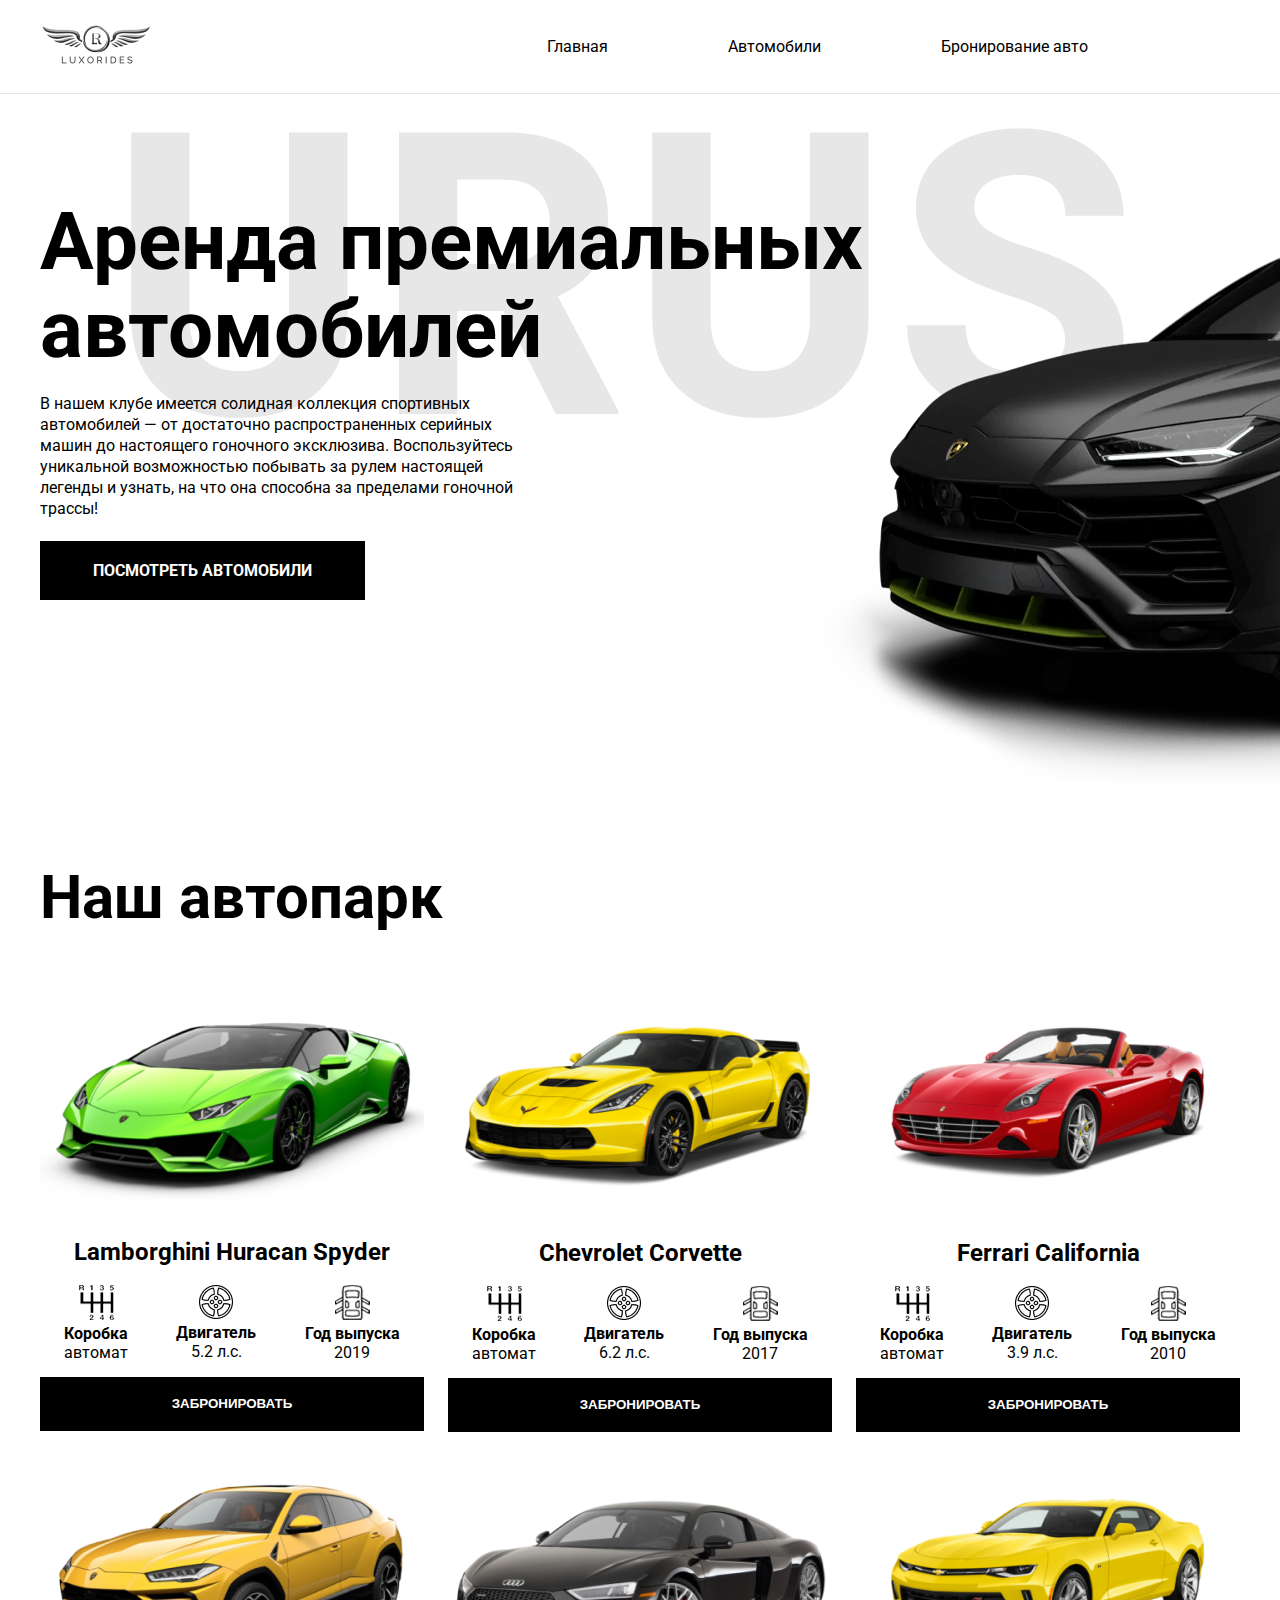
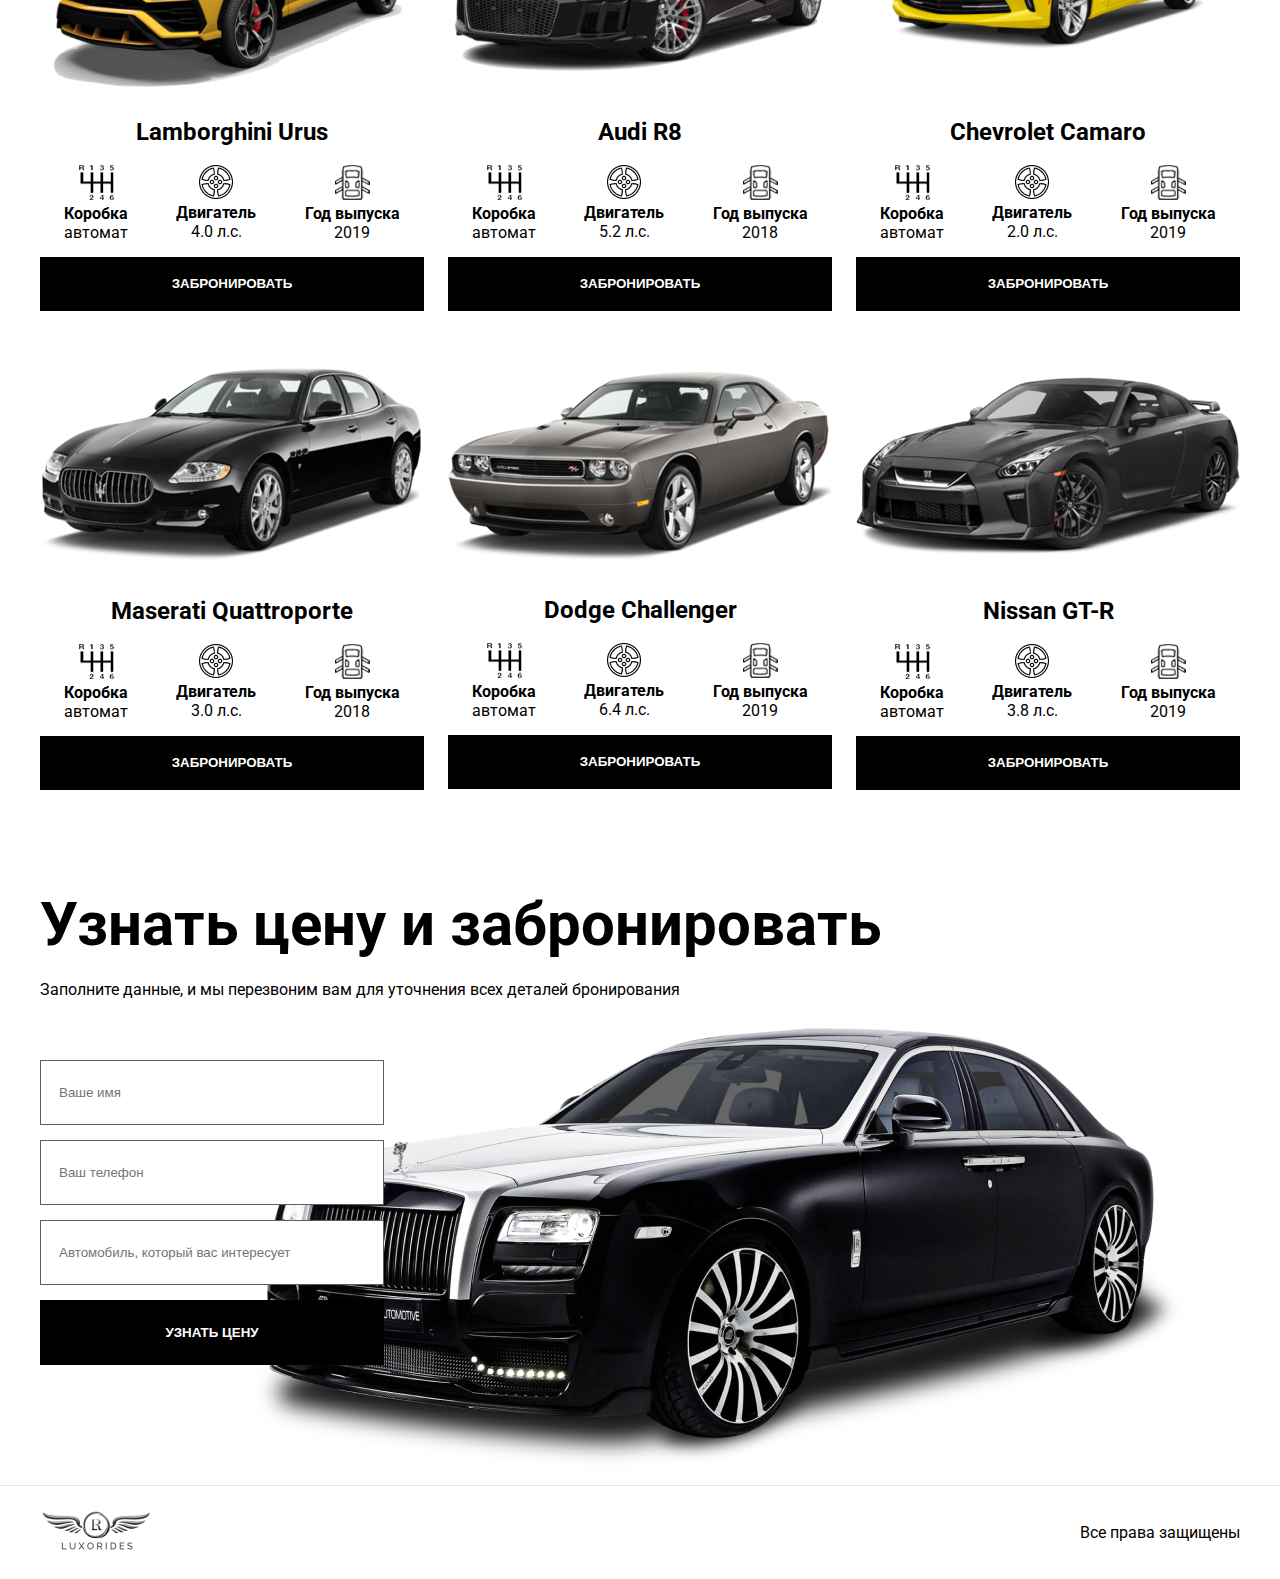
==== index.html @ 1579fad5 "done ver.1" ====
<!DOCTYPE html>
<html lang="ru">
<head>
    <meta charset="UTF-8" />
    <meta http-equiv="X-UA-Compatible" content="IE=edge" />
    <meta name="viewport" content="width=device-width, initial-scale=1.0" />
    <link rel="preconnect" href="https://fonts.googleapis.com">
    <link rel="preconnect" href="https://fonts.gstatic.com" crossorigin>
    <link href="https://fonts.googleapis.com/css2?family=Roboto:wght@400;700&display=swap" rel="stylesheet">
    <link rel="stylesheet" href="./css/main.css">
    <title>Аренда премиальных автомобилей</title>
</head>
<body>
    <div class="wrapper">
        <div class="content">
            <header class="header">
                <div class="container">
                    <div class="flex">
                        <div class="flex-item">
                            <img src="./img/logo.png" alt="logo" class="logo__img">
                        </div>

                        <div class="flex-item">
                            <nav>
                                <a href="#" class="text">Главная</a>
                                <a href="#" class="text">Автомобили</a>
                                <a href="#" class="text">Бронирование авто</a>
                            </nav>
                        </div>
                    </div>
                </div>
            </header>

            <main class="main">
                <section class="sec__one">
                    <div class="container">
                        <div class="sec__one-body">
                            <h1 class="title">Аренда премиальных автомобилей</h1>
                            <br>
                            <p class="text">В нашем клубе имеется солидная коллекция спортивных <br> автомобилей — от достаточно распространенных серийных
                                <br> машин до настоящего гоночного эксклюзива. Воспользуйтесь <br> уникальной возможностью побывать за рулем настоящей
                                <br>легенды и узнать, на что она способна за пределами гоночной <br> трассы!</p>
                            <a href="#" class="btn btn__header">Посмотреть автомобили</a>
                        </div>
                        <img src="./img/background.png" alt="background" class="bg__one">
                    </div>
                </section>

                <section class="sec__two">
                    <div class="container">
                        <h2 class="subtitle">Наш автопарк</h2>
                        <div class="cars">
                            <div class="car__card">
                                <img src="./img/1.png" alt="Lamborghini Huracan Spyder" class="car__img">
                                <h3 class="car__card-name">Lamborghini Huracan Spyder</h3>
                                <div class="car__card-props">
                                    <div class="props__case">
                                        <img src="./img/transmission.png" alt="transmission" class="props__image">
                                        <p class="props__text"><b>Коробка</b><br> автомат</p>
                                    </div>

                                    <div class="props__case">
                                        <img src="./img/Group.png" alt="img" class="props__image">
                                        <p class="props__text"><b>Двигатель</b> <br>5.2 л.с.</p>
                                    </div>

                                    <div class="props__case">
                                        <img src="./img/year.png" alt="year" class="props__image">
                                        <p class="props__text"><b>Год выпуска</b><br> 2019</p>
                                    </div>
                                </div>
                                <button class="btn btn__car">Забронировать</button>
                            </div>

                            <div class="car__card">
                                <img src="./img/2.png" alt="Chevrolet Corvette" class="car__img">
                                <h3 class="car__card-name">Chevrolet Corvette</h3>
                                <div class="car__card-props">
                                    <div class="props__case">
                                        <img src="./img/transmission.png" alt="transmission" class="props__image">
                                        <p class="props__text"><b>Коробка</b> <br>автомат</p>
                                    </div>

                                    <div class="props__case">
                                        <img src="./img/Group.png" alt="img" class="props__image">
                                        <p class="props__text"><b>Двигатель</b><br> 6.2 л.с.</p>
                                    </div>

                                    <div class="props__case">
                                        <img src="./img/year.png" alt="year" class="props__image">
                                        <p class="props__text"><b>Год выпуска</b><br> 2017</p>
                                    </div>
                                </div>
                                <button class="btn btn__car">Забронировать</button>
                            </div>

                            <div class="car__card">
                                <img src="./img/3.png" alt="Ferrari California" class="car__img">
                                <h3 class="car__card-name">Ferrari California</h3>
                                <div class="car__card-props">
                                    <div class="props__case">
                                        <img src="./img/transmission.png" alt="transmission" class="props__image">
                                        <p class="props__text"><b>Коробка</b> <br>автомат</p>
                                    </div>

                                    <div class="props__case">
                                        <img src="./img/Group.png" alt="img" class="props__image">
                                        <p class="props__text"><b>Двигатель</b> <br>3.9 л.с.</p>
                                    </div>

                                    <div class="props__case">
                                        <img src="./img/year.png" alt="year" class="props__image">
                                        <p class="props__text"><b>Год выпуска</b><br> 2010</p>
                                    </div>
                                </div>
                                <button class="btn btn__car">Забронировать</button>
                            </div>

                            <div class="car__card">
                                <img src="./img/4.png" alt="Lamborghini Urus" class="car__img">
                                <h3 class="car__card-name">Lamborghini Urus</h3>
                                <div class="car__card-props">
                                    <div class="props__case">
                                        <img src="./img/transmission.png" alt="transmission" class="props__image">
                                        <p class="props__text"><b>Коробка</b><br> автомат</p>
                                    </div>

                                    <div class="props__case">
                                        <img src="./img/Group.png" alt="img" class="props__image">
                                        <p class="props__text"><b>Двигатель</b> <br>4.0 л.с.</p>
                                    </div>

                                    <div class="props__case">
                                        <img src="./img/year.png" alt="year" class="props__image">
                                        <p class="props__text"><b>Год выпуска</b><br> 2019</p>
                                    </div>
                                </div>
                                <button class="btn btn__car">Забронировать</button>
                            </div>

                            <div class="car__card">
                                <img src="./img/5.png" alt="Audi R8" class="car__img">
                                <h3 class="car__card-name">Audi R8</h3>
                                <div class="car__card-props">
                                    <div class="props__case">
                                        <img src="./img/transmission.png" alt="transmission" class="props__image">
                                        <p class="props__text"><b>Коробка</b> <br>автомат</p>
                                    </div>

                                    <div class="props__case">
                                        <img src="./img/Group.png" alt="img" class="props__image">
                                        <p class="props__text"><b>Двигатель</b><br> 5.2 л.с.</p>
                                    </div>

                                    <div class="props__case">
                                        <img src="./img/year.png" alt="year" class="props__image">
                                        <p class="props__text"><b>Год выпуска</b><br> 2018</p>
                                    </div>
                                </div>
                                <button class="btn btn__car">Забронировать</button>
                            </div>

                            <div class="car__card">
                                <img src="./img/6.png" alt="Chevrolet Camaro" class="car__img">
                                <h3 class="car__card-name">Chevrolet Camaro</h3>
                                <div class="car__card-props">
                                    <div class="props__case">
                                        <img src="./img/transmission.png" alt="transmission" class="props__image">
                                        <p class="props__text"><b>Коробка</b> <br>автомат</p>
                                    </div>

                                    <div class="props__case">
                                        <img src="./img/Group.png" alt="img" class="props__image">
                                        <p class="props__text"><b>Двигатель</b><br> 2.0 л.с.</p>
                                    </div>

                                    <div class="props__case">
                                        <img src="./img/year.png" alt="year" class="props__image">
                                        <p class="props__text"><b>Год выпуска</b> <br>2019</p>
                                    </div>
                                </div>
                                <button class="btn btn__car">Забронировать</button>
                            </div>

                            <div class="car__card">
                                <img src="./img/7.png" alt="Maserati Quattroporte" class="car__img">
                                <h3 class="car__card-name">Maserati Quattroporte</h3>
                                <div class="car__card-props">
                                    <div class="props__case">
                                        <img src="./img/transmission.png" alt="transmission" class="props__image">
                                        <p class="props__text"><b>Коробка</b><br> автомат</p>
                                    </div>

                                    <div class="props__case">
                                        <img src="./img/Group.png" alt="img" class="props__image">
                                        <p class="props__text"><b>Двигатель</b><br> 3.0 л.с.</p>
                                    </div>

                                    <div class="props__case">
                                        <img src="./img/year.png" alt="year" class="props__image">
                                        <p class="props__text"><b>Год выпуска</b> <br>2018</p>
                                    </div>
                                </div>
                                <button class="btn btn__car">Забронировать</button>
                            </div>

                            <div class="car__card">
                                <img src="./img/8.png" alt="Dodge Challenger" class="car__img">
                                <h3 class="car__card-name">Dodge Challenger</h3>
                                <div class="car__card-props">
                                    <div class="props__case">
                                        <img src="./img/transmission.png" alt="transmission" class="props__image">
                                        <p class="props__text"><b>Коробка</b><br> автомат</p>
                                    </div>

                                    <div class="props__case">
                                        <img src="./img/Group.png" alt="img" class="props__image">
                                        <p class="props__text"><b>Двигатель</b><br> 6.4 л.с.</p>
                                    </div>

                                    <div class="props__case">
                                        <img src="./img/year.png" alt="year" class="props__image">
                                        <p class="props__text"><b>Год выпуска</b><br> 2019</p>
                                    </div>
                                </div>
                                <button class="btn btn__car">Забронировать</button>
                            </div>

                            <div class="car__card">
                                <img src="./img/9.png" alt="Nissan GT-R" class="car__img">
                                <h3 class="car__card-name">Nissan GT-R</h3>
                                <div class="car__card-props">
                                    <div class="props__case">
                                        <img src="./img/transmission.png" alt="transmission" class="props__image">
                                        <p class="props__text"><b>Коробка</b> <br>автомат</p>
                                    </div>

                                    <div class="props__case">
                                        <img src="./img/Group.png" alt="img" class="props__image">
                                        <p class="props__text"><b>Двигатель</b><br> 3.8 л.с.</p>
                                    </div>

                                    <div class="props__case">
                                        <img src="./img/year.png" alt="year" class="props__image">
                                        <p class="props__text"><b>Год выпуска</b><br> 2019</p>
                                    </div>
                                </div>
                                <button class="btn btn__car">Забронировать</button>
                            </div>
                        </div>
                    </div>
                </section>

                <section class="sec__three">
                    <div class="sec__form">
                        <div class="container">
                            <h2 class="subtitle">Узнать цену и забронировать</h2>
                            <br>
                            <p class="text">Заполните данные, и мы перезвоним вам для уточнения всех деталей бронирования</p>
                            <form action="" id="form" class="form">
                                <div class="input__box">
                                    <input class="input" type="text" placeholder="Ваше имя">
                                </div>
                                <div class="input__box">
                                    <input class="input" type="tel" placeholder="Ваш телефон">
                                </div>
                                <div class="input__box">
                                    <input class="input" type="text" placeholder="Автомобиль, который вас интересует">
                                </div>
                                <button type="submit" class="btn form__btn">Узнать цену</button>
                            </form>
                            <img src="./img/rolls.png" alt="background" class="bg__two">
                        </div>
                    </div>
                </section>
            </main>
        </div>

        <footer class="footer">
            <div class="container">
                <div class="flex">
                    <div class="flex-item">
                        <img src="./img/logo.png" alt="logo" class="logo__img">
                    </div>

                    <div class="flex-item">
                        <p class="text">Все права защищены</p>
                    </div>
                </div>
            </div>
        </footer>
    </div>
</body>
</html>
---- css/main.css ----
*, *::after, *::before {
    padding: 0;
    margin: 0;
    box-sizing: border-box;
}

a, a:active, a:visited {
    text-decoration: none;
}

:focus, :active {
    outline: none;
}

body {
    font-family: 'Roboto', sans-serif;
}

.wrapper {
    display: flex;
    flex-direction: column;
    min-height: 100%;
    overflow: hidden;
}

.content {
    flex: 1 1 auto;
}

.container {
    padding: 0 20px;
    margin: 0 auto;
    max-width: 1240px;
}

.header {
    padding: 25px 0;
    border-bottom: 1px solid #E5E5E5;
}

.logo__img {
    pointer-events: none;
}

.flex {
    display: flex;
    justify-content: space-between;
    align-items: center;
}

.flex-item nav {
    margin: 0 94px;
}

.flex-item nav a {
    margin: 0 58px;
    color: inherit;
    transition: all 0.3s ease;
}

.sec__one {
    padding-bottom: 160px;
    position: relative;
}

.sec__one-body {
    margin-top: 104px;
    max-width: 855px;
}

.title {
    font-size: 80px;
    line-height: 88px;
}

.text {
    line-height: 21px;
}

.sec__one-body .text {
    margin-bottom: 40px;
}

.btn {
    width: 100%;
    color: #fff;
    font-weight: 700;
    text-transform: uppercase;
    line-height: 24px;
    background: #000;
    border: none;
    transition: all 0.3s ease;
}

.btn:hover {
    color: #000;
    background: #fff;
    box-shadow: 0 0 16px rgba(0, 0, 0, 0.3);
}

.btn__header {
    margin-top: 40px;
    padding: 20px 53px;
}

.bg__one {
    position: absolute;
    top: -120px;
    left: 16px;
    z-index: -1;
}

.sec__two {
    margin: 120px 0 100px 0;
}

.sec__two .subtitle {
    margin-bottom: 40px;
}

.subtitle {
    font-size: 60px;
    line-height: 70px;
}

.cars {
    display: flex;
    flex-wrap: wrap;
    justify-content: space-between;
    gap: 20px;
}

.car__card {
    display: flex;
    flex-direction: column;
    text-align: center;
}

.car__card-name {
    margin: 15px 0;
    font-size: 24px;
    line-height: 36px;
}

.car__card-props {
    margin-bottom: 15px;
    display: flex;
    justify-content: space-around;
}

.btn__car {
    height: 54px;
}

.sec__three {
    margin-bottom: 120px;
    position: relative;
}

.form {
    margin: 60px 0 0 0;
    width: 344px;
}

.input,
.form__btn {
    width: 100%;
    height: 65px;
}

.input {
    margin-bottom: 15px;
    padding: 22px 18px;
    border: 1px solid #5D5D5F;
    transition: all 0.3s ease;
}

.input:focus,
.input:active {
    border: none;
    box-shadow: 0 0 10px rgba(0, 0, 0, 0.3);
}

.bg__two {
    position: absolute;
    bottom: -122px;
    right: 80px;
    z-index: -1;
}

.footer {
    padding: 25px 0;
    border-top: 1px solid #E5E5E5;
}
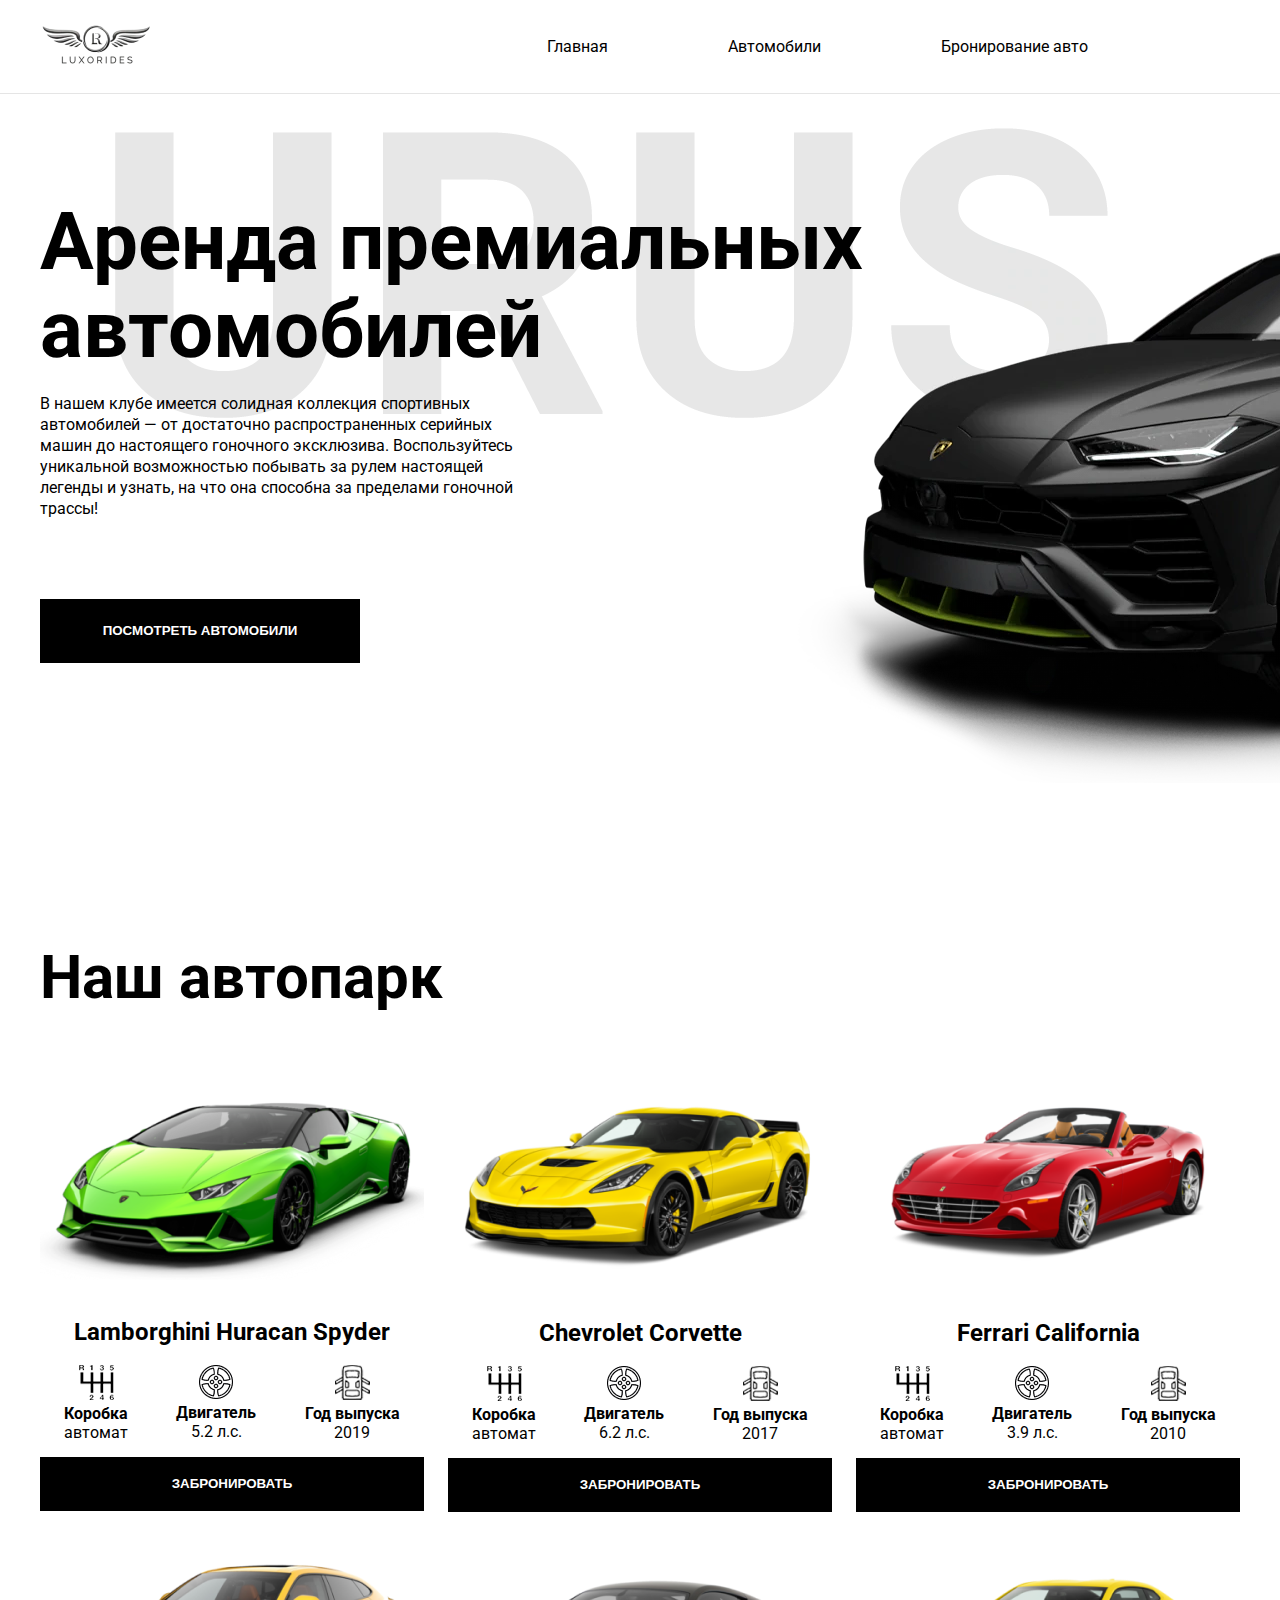
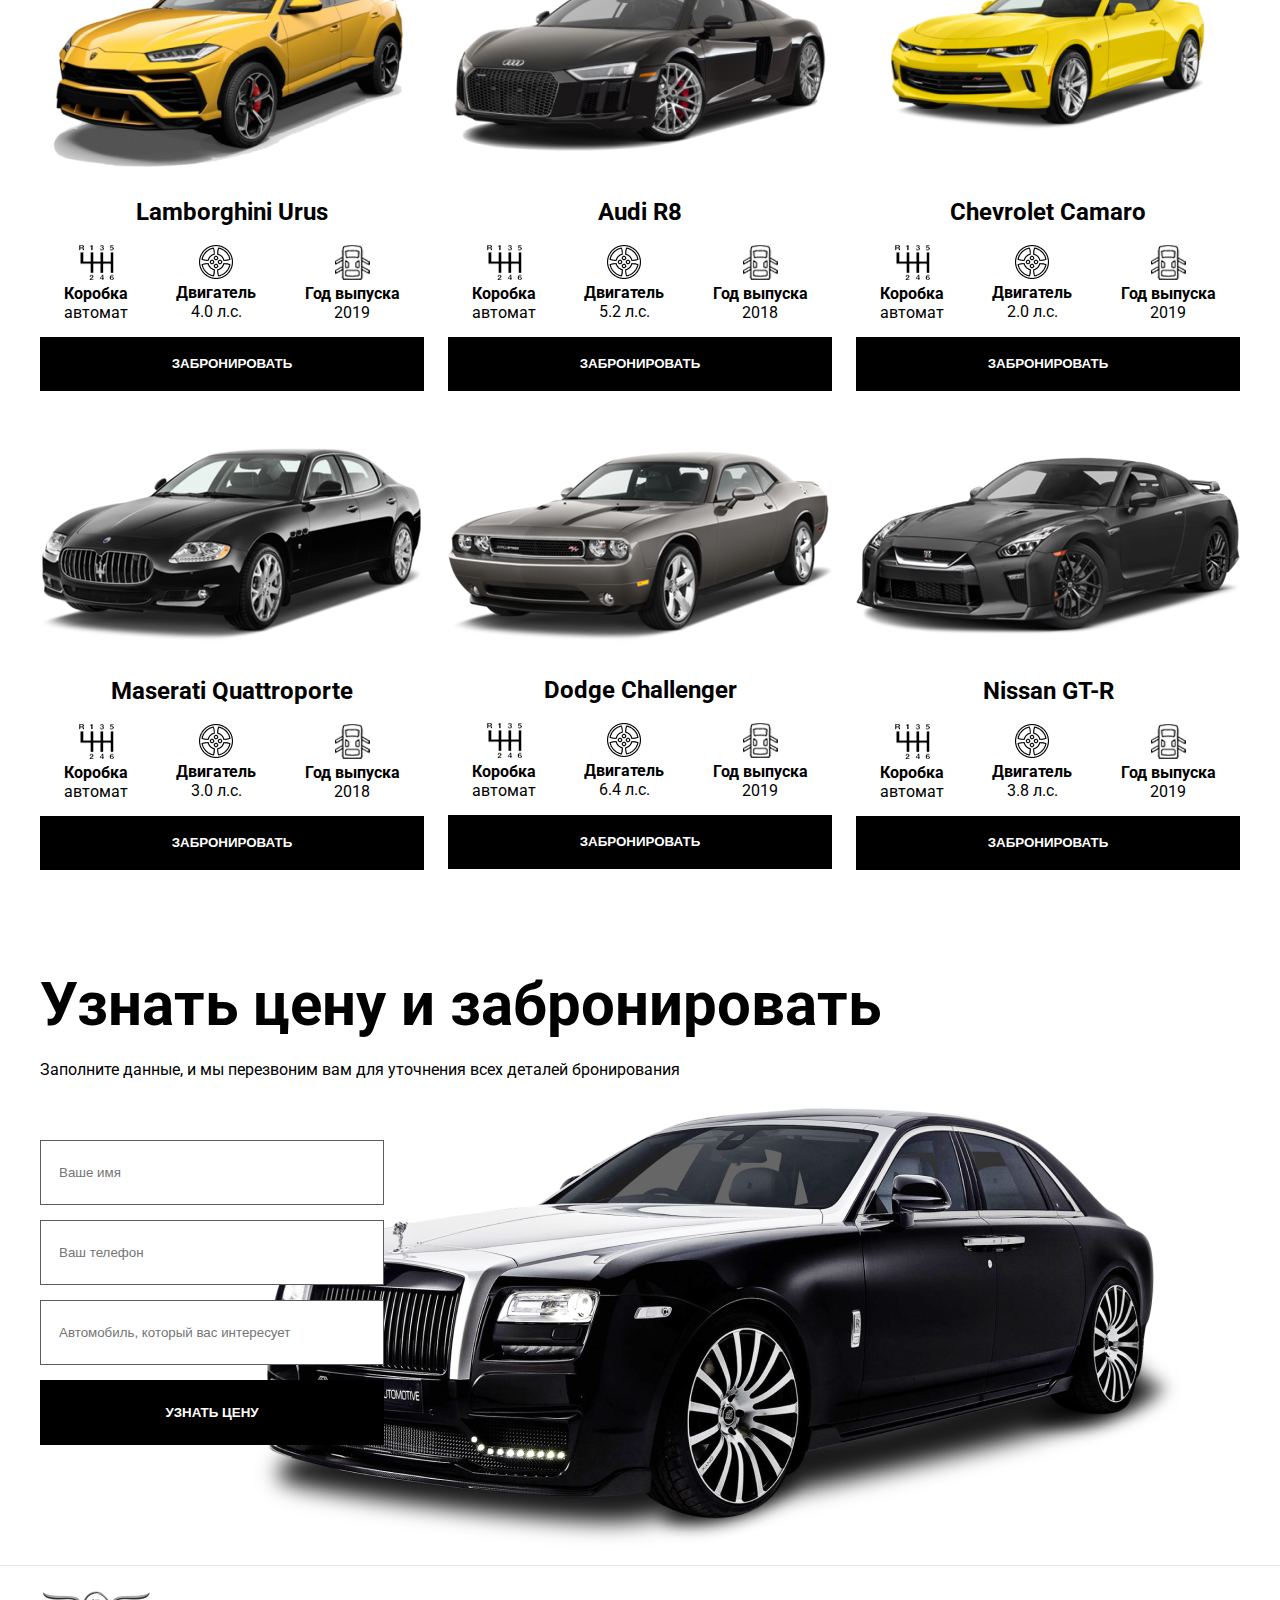
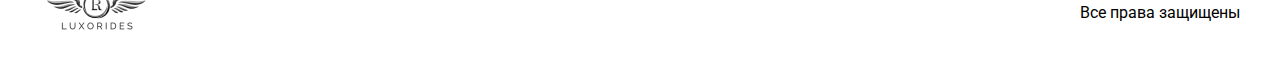
==== commit a357c0c8: "add main.js and do interactive this page (scroll, position for bg and validate form)" ====
--- a/index.html
+++ b/index.html
@@ -40,13 +40,13 @@
                             <p class="text">В нашем клубе имеется солидная коллекция спортивных <br> автомобилей — от достаточно распространенных серийных
                                 <br> машин до настоящего гоночного эксклюзива. Воспользуйтесь <br> уникальной возможностью побывать за рулем настоящей
                                 <br>легенды и узнать, на что она способна за пределами гоночной <br> трассы!</p>
-                            <a href="#" class="btn btn__header">Посмотреть автомобили</a>
+                            <button class="btn btn__header" id="main-action">Посмотреть автомобили</button>
                         </div>
                         <img src="./img/background.png" alt="background" class="bg__one">
                     </div>
                 </section>
 
-                <section class="sec__two">
+                <section class="sec__two" id="cars">
                     <div class="container">
                         <h2 class="subtitle">Наш автопарк</h2>
                         <div class="cars">
@@ -251,23 +251,23 @@
                     </div>
                 </section>
 
-                <section class="sec__three">
+                <section class="sec__three" id="sec__three">
                     <div class="sec__form">
                         <div class="container">
                             <h2 class="subtitle">Узнать цену и забронировать</h2>
                             <br>
                             <p class="text">Заполните данные, и мы перезвоним вам для уточнения всех деталей бронирования</p>
-                            <form action="" id="form" class="form">
+                            <form action="#" id="form" class="form">
                                 <div class="input__box">
-                                    <input class="input" type="text" placeholder="Ваше имя">
+                                    <input class="input" id="name" type="text" placeholder="Ваше имя">
                                 </div>
                                 <div class="input__box">
-                                    <input class="input" type="tel" placeholder="Ваш телефон">
+                                    <input class="input" id="tel" type="tel" placeholder="Ваш телефон">
                                 </div>
                                 <div class="input__box">
-                                    <input class="input" type="text" placeholder="Автомобиль, который вас интересует">
-                                </div>
-                                <button type="submit" class="btn form__btn">Узнать цену</button>
+                                    <input class="input" id="car" type="text" placeholder="Автомобиль, который вас интересует">
+                                </div>
+                                <button type="submit" class="btn form__btn" id="form__btn">Узнать цену</button>
                             </form>
                             <img src="./img/rolls.png" alt="background" class="bg__two">
                         </div>
@@ -290,5 +290,6 @@
             </div>
         </footer>
     </div>
+    <script src="./js/main.js"></script>
 </body>
 </html>--- a/css/main.css
+++ b/css/main.css
@@ -101,12 +101,13 @@
 .btn__header {
     margin-top: 40px;
     padding: 20px 53px;
+    width: 320px;
 }
 
 .bg__one {
     position: absolute;
     top: -120px;
-    left: 16px;
+    left: 0;
     z-index: -1;
 }
 
@@ -134,6 +135,15 @@
     display: flex;
     flex-direction: column;
     text-align: center;
+}
+
+.car__img {
+    transform: scale(1);
+    transition: all 0.3s ease;
+}
+
+.car__img:hover {
+    transform: scale(1.1);
 }
 
 .car__card-name {
